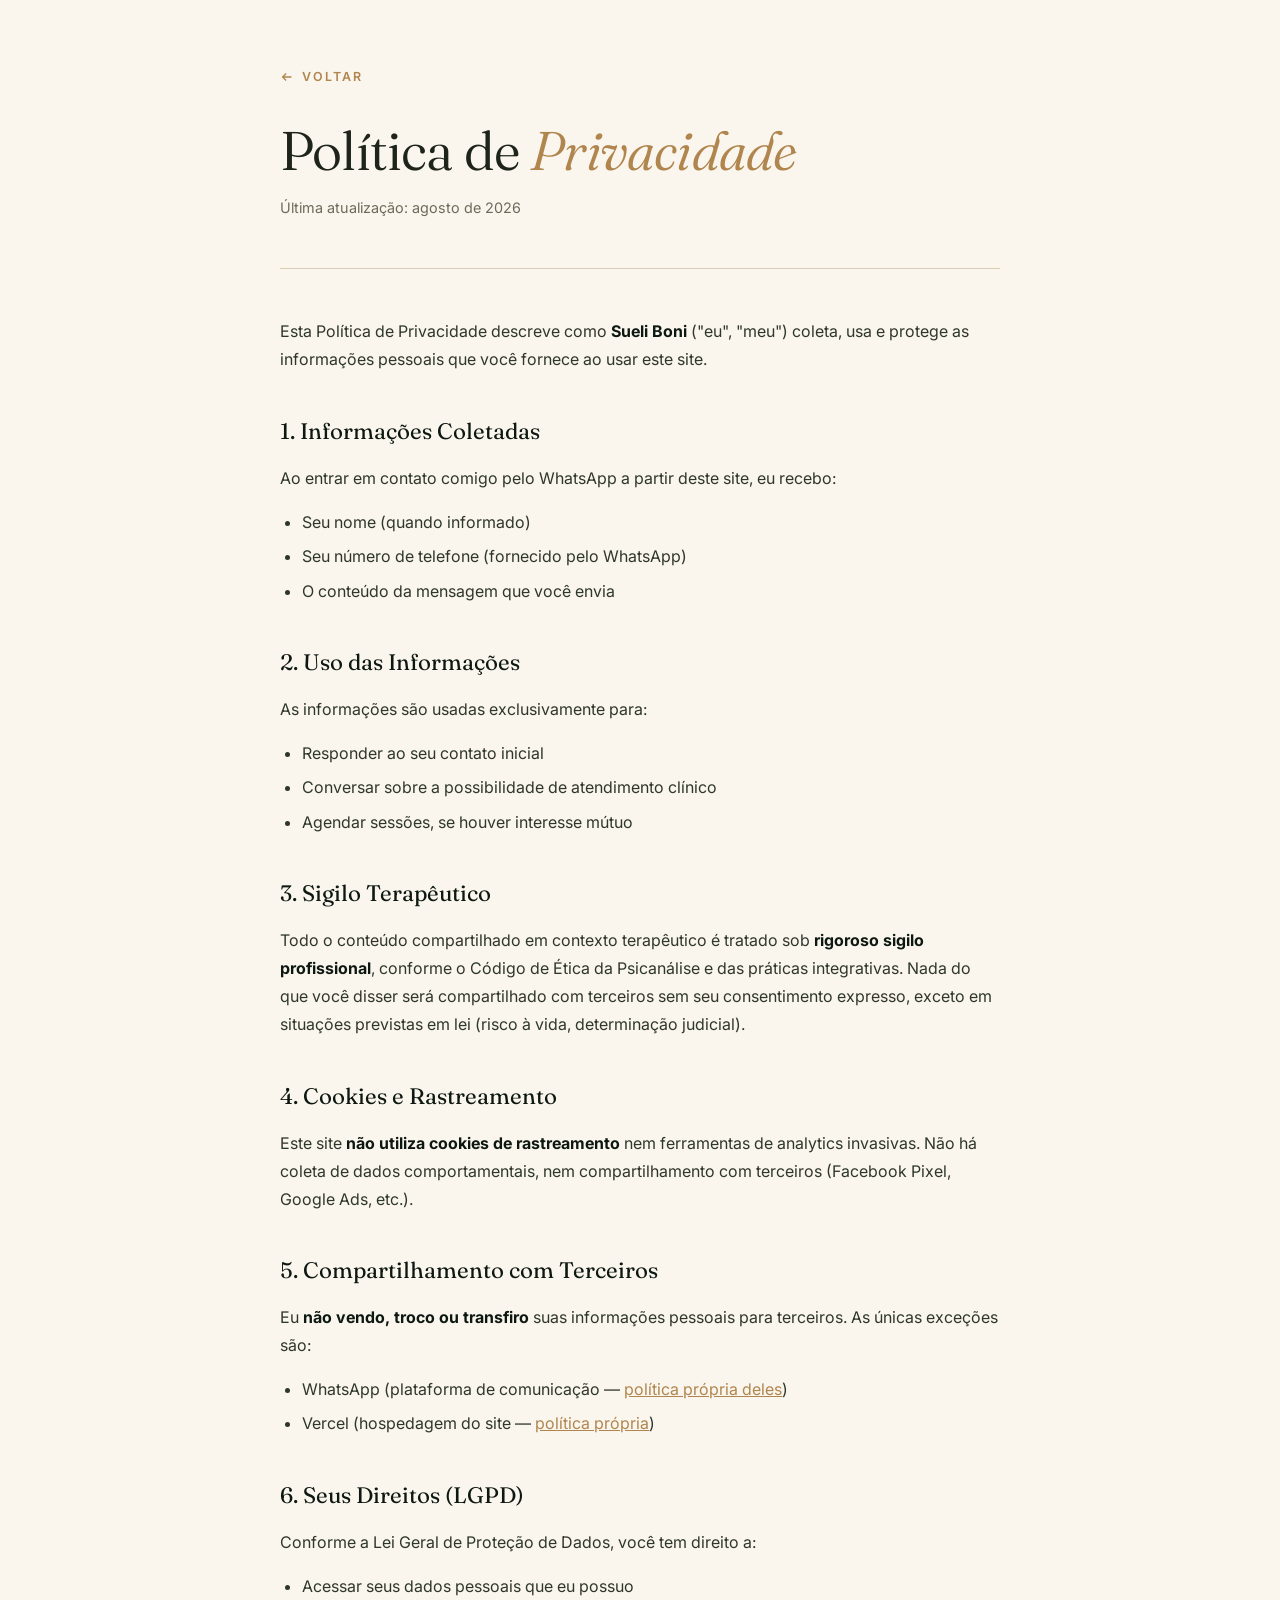
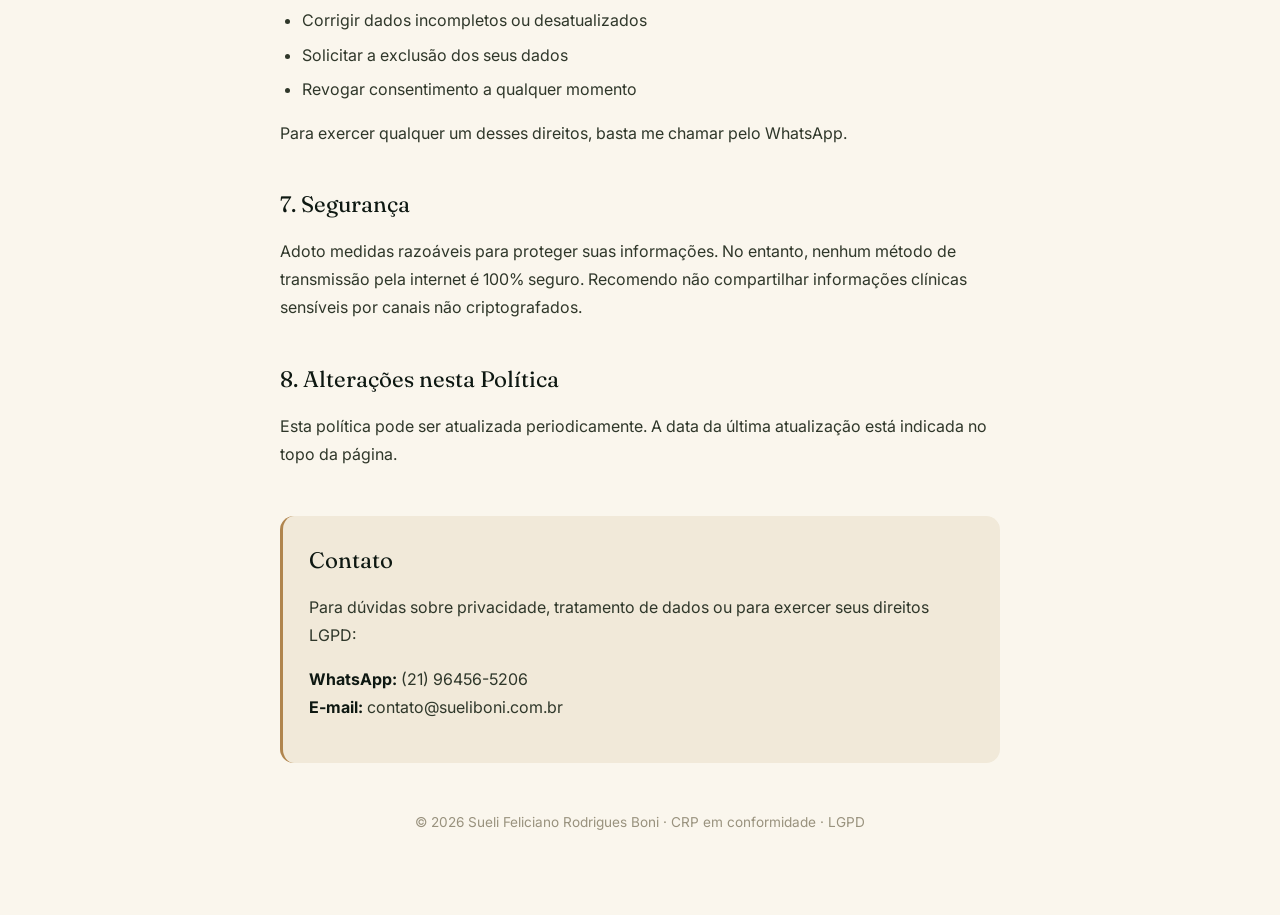
==== privacidade.html @ 68d1c991 "feat: privacidade.html (LGPD), meta tags extras, link no footer - Adiciona página /privacidade.html " ====
<!DOCTYPE html>
<html lang="pt-BR">
<head>
  <meta charset="UTF-8">
  <meta name="viewport" content="width=device-width, initial-scale=1.0">
  <title>Política de Privacidade · Sueli Boni</title>
  <meta name="robots" content="index, follow">
  <meta name="description" content="Política de Privacidade do site da Sueli Boni, psicanalista e auriculoterapeuta.">
  <link rel="canonical" href="https://sueliboni.com.br/privacidade.html">
  <link rel="preconnect" href="https://fonts.googleapis.com">
  <link rel="preconnect" href="https://fonts.gstatic.com" crossorigin>
  <link href="https://fonts.googleapis.com/css2?family=Fraunces:ital,opsz,wght@0,9..144,300..600;1,9..144,300..600&family=Inter:wght@300;400;500;600&display=swap" rel="stylesheet">
  <style>
    * { margin: 0; padding: 0; box-sizing: border-box; }
    body {
      font-family: "Inter", system-ui, sans-serif;
      background: #FAF6ED;
      color: #1E2419;
      line-height: 1.75;
      padding: clamp(2rem, 5vw, 5rem) 1.5rem;
    }
    .wrap { max-width: 720px; margin: 0 auto; }
    header { margin-bottom: 3rem; padding-bottom: 2rem; border-bottom: 1px solid #D9CCB2; }
    .back {
      display: inline-flex; align-items: center; gap: .5rem;
      color: #B0854E; text-decoration: none;
      font-size: .78rem; font-weight: 600; letter-spacing: .16em;
      text-transform: uppercase; margin-bottom: 2rem;
    }
    .back:hover { color: #0E1812; }
    h1 {
      font-family: "Fraunces", Georgia, serif;
      font-weight: 340;
      font-size: clamp(2.4rem, 5vw, 3.4rem);
      line-height: 1.15;
      letter-spacing: -.015em;
      margin-bottom: .8rem;
    }
    h1 em { font-style: italic; color: #B0854E; }
    .meta { color: #6E6A5B; font-size: .9rem; }
    h2 {
      font-family: "Fraunces", Georgia, serif;
      font-weight: 400;
      font-size: 1.4rem;
      margin: 2.4rem 0 .8rem;
      color: #0E1812;
    }
    p { margin-bottom: 1rem; color: #2F372A; font-size: 1rem; }
    p strong { color: #0E1812; }
    ul { padding-left: 1.4rem; margin-bottom: 1rem; color: #2F372A; }
    li { margin-bottom: .4rem; }
    a { color: #B0854E; }
    a:hover { color: #0E1812; }
    .contact {
      margin-top: 3rem; padding: 1.6rem;
      background: #F1E9D9; border-radius: 14px;
      border-left: 3px solid #B0854E;
    }
  </style>
</head>
<body>
  <div class="wrap">
    <header>
      <a class="back" href="/">
        <svg viewBox="0 0 16 16" width="14" height="14" fill="none" stroke="currentColor" stroke-width="1.5"><path d="M13 8H3M7 4L3 8l4 4"/></svg>
        Voltar
      </a>
      <h1>Política de <em>Privacidade</em></h1>
      <p class="meta">Última atualização: agosto de 2026</p>
    </header>

    <main>
      <p>Esta Política de Privacidade descreve como <strong>Sueli Boni</strong> ("eu", "meu") coleta, usa e protege as informações pessoais que você fornece ao usar este site.</p>

      <h2>1. Informações Coletadas</h2>
      <p>Ao entrar em contato comigo pelo WhatsApp a partir deste site, eu recebo:</p>
      <ul>
        <li>Seu nome (quando informado)</li>
        <li>Seu número de telefone (fornecido pelo WhatsApp)</li>
        <li>O conteúdo da mensagem que você envia</li>
      </ul>

      <h2>2. Uso das Informações</h2>
      <p>As informações são usadas exclusivamente para:</p>
      <ul>
        <li>Responder ao seu contato inicial</li>
        <li>Conversar sobre a possibilidade de atendimento clínico</li>
        <li>Agendar sessões, se houver interesse mútuo</li>
      </ul>

      <h2>3. Sigilo Terapêutico</h2>
      <p>Todo o conteúdo compartilhado em contexto terapêutico é tratado sob <strong>rigoroso sigilo profissional</strong>, conforme o Código de Ética da Psicanálise e das práticas integrativas. Nada do que você disser será compartilhado com terceiros sem seu consentimento expresso, exceto em situações previstas em lei (risco à vida, determinação judicial).</p>

      <h2>4. Cookies e Rastreamento</h2>
      <p>Este site <strong>não utiliza cookies de rastreamento</strong> nem ferramentas de analytics invasivas. Não há coleta de dados comportamentais, nem compartilhamento com terceiros (Facebook Pixel, Google Ads, etc.).</p>

      <h2>5. Compartilhamento com Terceiros</h2>
      <p>Eu <strong>não vendo, troco ou transfiro</strong> suas informações pessoais para terceiros. As únicas exceções são:</p>
      <ul>
        <li>WhatsApp (plataforma de comunicação — <a href="https://www.whatsapp.com/legal/privacy-policy" target="_blank" rel="noopener noreferrer">política própria deles</a>)</li>
        <li>Vercel (hospedagem do site — <a href="https://vercel.com/legal/privacy-policy" target="_blank" rel="noopener noreferrer">política própria</a>)</li>
      </ul>

      <h2>6. Seus Direitos (LGPD)</h2>
      <p>Conforme a Lei Geral de Proteção de Dados, você tem direito a:</p>
      <ul>
        <li>Acessar seus dados pessoais que eu possuo</li>
        <li>Corrigir dados incompletos ou desatualizados</li>
        <li>Solicitar a exclusão dos seus dados</li>
        <li>Revogar consentimento a qualquer momento</li>
      </ul>
      <p>Para exercer qualquer um desses direitos, basta me chamar pelo WhatsApp.</p>

      <h2>7. Segurança</h2>
      <p>Adoto medidas razoáveis para proteger suas informações. No entanto, nenhum método de transmissão pela internet é 100% seguro. Recomendo não compartilhar informações clínicas sensíveis por canais não criptografados.</p>

      <h2>8. Alterações nesta Política</h2>
      <p>Esta política pode ser atualizada periodicamente. A data da última atualização está indicada no topo da página.</p>

      <div class="contact">
        <h2 style="margin-top: 0;">Contato</h2>
        <p>Para dúvidas sobre privacidade, tratamento de dados ou para exercer seus direitos LGPD:</p>
        <p>
          <strong>WhatsApp:</strong> (21) 96456-5206<br>
          <strong>E-mail:</strong> contato@sueliboni.com.br
        </p>
      </div>

      <p style="margin-top: 3rem; font-size: .85rem; color: #99927E; text-align: center;">
        © 2026 Sueli Feliciano Rodrigues Boni · CRP em conformidade · LGPD
      </p>
    </main>
  </div>
</body>
</html>
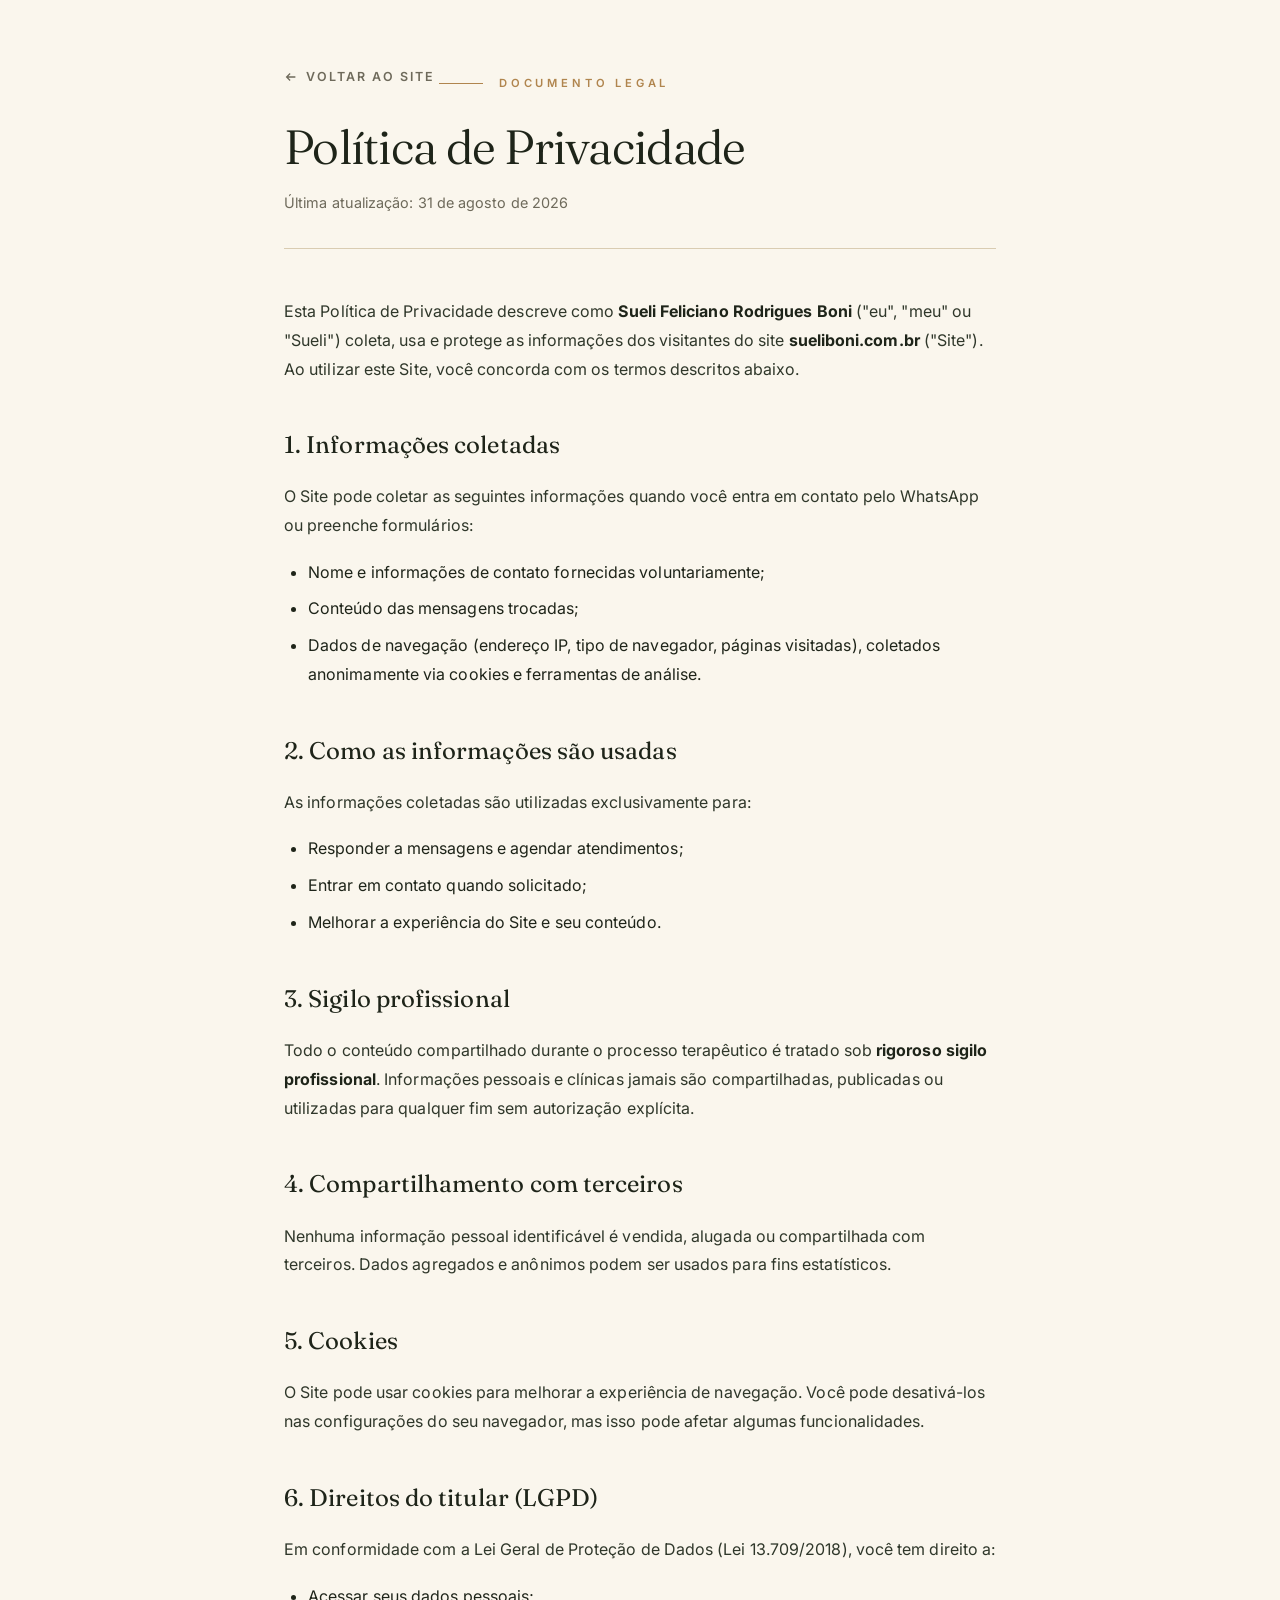
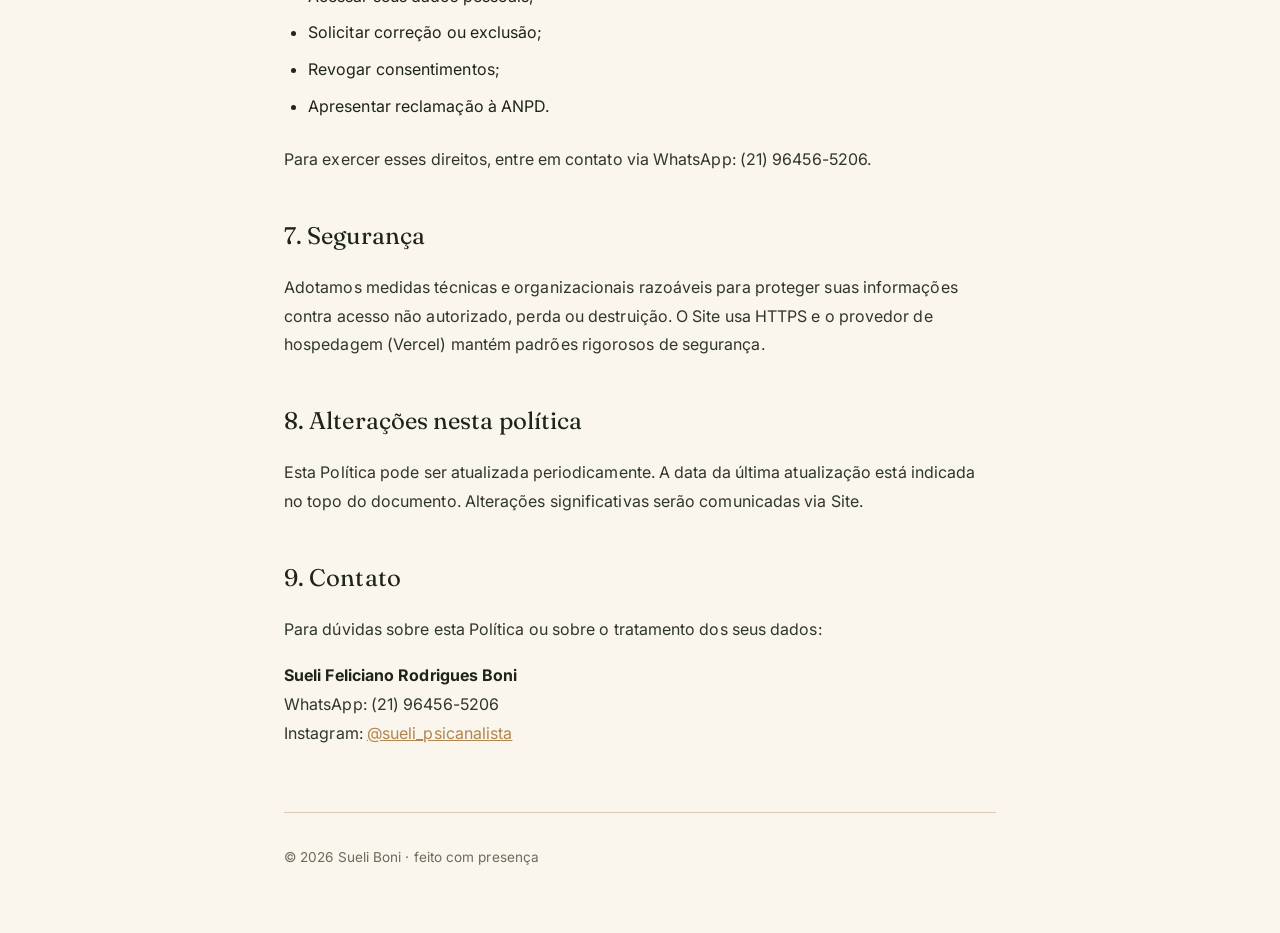
==== commit 5d1c0c25: "feat: back-to-top, privacidade.html completa, polish final ✨ Adicionado: - Botão 'back to top' que a" ====
--- a/privacidade.html
+++ b/privacidade.html
@@ -4,8 +4,9 @@
   <meta charset="UTF-8">
   <meta name="viewport" content="width=device-width, initial-scale=1.0">
   <title>Política de Privacidade · Sueli Boni</title>
+  <meta name="description" content="Política de privacidade do site institucional de Sueli Boni — psicanalista clínica e auriculoterapeuta.">
   <meta name="robots" content="index, follow">
-  <meta name="description" content="Política de Privacidade do site da Sueli Boni, psicanalista e auriculoterapeuta.">
+  <meta name="theme-color" content="#0E1812">
   <link rel="canonical" href="https://sueliboni.com.br/privacidade.html">
   <link rel="preconnect" href="https://fonts.googleapis.com">
   <link rel="preconnect" href="https://fonts.gstatic.com" crossorigin>
@@ -13,123 +14,122 @@
   <style>
     * { margin: 0; padding: 0; box-sizing: border-box; }
     body {
-      font-family: "Inter", system-ui, sans-serif;
+      font-family: "Inter", system-ui, -apple-system, sans-serif;
       background: #FAF6ED;
       color: #1E2419;
-      line-height: 1.75;
-      padding: clamp(2rem, 5vw, 5rem) 1.5rem;
+      line-height: 1.8;
+      letter-spacing: .005em;
+      -webkit-font-smoothing: antialiased;
     }
-    .wrap { max-width: 720px; margin: 0 auto; }
-    header { margin-bottom: 3rem; padding-bottom: 2rem; border-bottom: 1px solid #D9CCB2; }
+    .container { max-width: 760px; margin: 0 auto; padding: 4rem 1.5rem; }
     .back {
       display: inline-flex; align-items: center; gap: .5rem;
-      color: #B0854E; text-decoration: none;
       font-size: .78rem; font-weight: 600; letter-spacing: .16em;
-      text-transform: uppercase; margin-bottom: 2rem;
+      text-transform: uppercase; color: #6E6A5B;
+      text-decoration: none; margin-bottom: 2rem;
+      transition: color .35s ease;
     }
-    .back:hover { color: #0E1812; }
+    .back:hover { color: #B0854E; }
+    .eyebrow {
+      display: inline-flex; align-items: center; gap: 1rem;
+      font-size: .7rem; font-weight: 600; letter-spacing: .34em;
+      text-transform: uppercase; color: #B0854E;
+      margin-bottom: 1.5rem;
+    }
+    .eyebrow::before { content: ""; width: 44px; height: 1px; background: #B0854E; }
     h1 {
       font-family: "Fraunces", Georgia, serif;
-      font-weight: 340;
-      font-size: clamp(2.4rem, 5vw, 3.4rem);
-      line-height: 1.15;
-      letter-spacing: -.015em;
-      margin-bottom: .8rem;
+      font-weight: 340; line-height: 1.12;
+      font-size: clamp(2rem, 5vw, 3rem);
+      letter-spacing: -.015em; color: #1E2419;
+      margin-bottom: 1rem;
     }
-    h1 em { font-style: italic; color: #B0854E; }
-    .meta { color: #6E6A5B; font-size: .9rem; }
     h2 {
       font-family: "Fraunces", Georgia, serif;
-      font-weight: 400;
-      font-size: 1.4rem;
-      margin: 2.4rem 0 .8rem;
-      color: #0E1812;
+      font-weight: 400; font-size: 1.5rem;
+      margin-top: 2.5rem; margin-bottom: 1rem;
+      color: #1E2419;
     }
-    p { margin-bottom: 1rem; color: #2F372A; font-size: 1rem; }
-    p strong { color: #0E1812; }
-    ul { padding-left: 1.4rem; margin-bottom: 1rem; color: #2F372A; }
-    li { margin-bottom: .4rem; }
+    .meta {
+      color: #6E6A5B; font-size: .9rem;
+      margin-bottom: 3rem; padding-bottom: 2rem;
+      border-bottom: 1px solid #D9CCB2;
+    }
+    p { margin-bottom: 1.1em; color: #2F372A; }
+    strong { color: #1E2419; }
     a { color: #B0854E; }
-    a:hover { color: #0E1812; }
-    .contact {
-      margin-top: 3rem; padding: 1.6rem;
-      background: #F1E9D9; border-radius: 14px;
-      border-left: 3px solid #B0854E;
+    ul { margin: 1rem 0 1.5rem 1.5rem; }
+    li { margin-bottom: .5em; }
+    footer {
+      margin-top: 4rem; padding-top: 2rem;
+      border-top: 1px solid #D9CCB2;
+      color: #6E6A5B; font-size: .85rem;
     }
   </style>
 </head>
 <body>
-  <div class="wrap">
-    <header>
-      <a class="back" href="/">
-        <svg viewBox="0 0 16 16" width="14" height="14" fill="none" stroke="currentColor" stroke-width="1.5"><path d="M13 8H3M7 4L3 8l4 4"/></svg>
-        Voltar
-      </a>
-      <h1>Política de <em>Privacidade</em></h1>
-      <p class="meta">Última atualização: agosto de 2026</p>
-    </header>
+  <main class="container">
+    <a class="back" href="/">
+      <svg viewBox="0 0 16 16" width="14" height="14" fill="none" stroke="currentColor" stroke-width="1.5"><path d="M13 8H3M7 4l-4 4 4 4"/></svg>
+      <span>Voltar ao site</span>
+    </a>
 
-    <main>
-      <p>Esta Política de Privacidade descreve como <strong>Sueli Boni</strong> ("eu", "meu") coleta, usa e protege as informações pessoais que você fornece ao usar este site.</p>
+    <p class="eyebrow">Documento legal</p>
+    <h1>Política de Privacidade</h1>
+    <p class="meta">Última atualização: 31 de agosto de 2026</p>
 
-      <h2>1. Informações Coletadas</h2>
-      <p>Ao entrar em contato comigo pelo WhatsApp a partir deste site, eu recebo:</p>
-      <ul>
-        <li>Seu nome (quando informado)</li>
-        <li>Seu número de telefone (fornecido pelo WhatsApp)</li>
-        <li>O conteúdo da mensagem que você envia</li>
-      </ul>
+    <p>Esta Política de Privacidade descreve como <strong>Sueli Feliciano Rodrigues Boni</strong> ("eu", "meu" ou "Sueli") coleta, usa e protege as informações dos visitantes do site <strong>sueliboni.com.br</strong> ("Site"). Ao utilizar este Site, você concorda com os termos descritos abaixo.</p>
 
-      <h2>2. Uso das Informações</h2>
-      <p>As informações são usadas exclusivamente para:</p>
-      <ul>
-        <li>Responder ao seu contato inicial</li>
-        <li>Conversar sobre a possibilidade de atendimento clínico</li>
-        <li>Agendar sessões, se houver interesse mútuo</li>
-      </ul>
+    <h2>1. Informações coletadas</h2>
+    <p>O Site pode coletar as seguintes informações quando você entra em contato pelo WhatsApp ou preenche formulários:</p>
+    <ul>
+      <li>Nome e informações de contato fornecidas voluntariamente;</li>
+      <li>Conteúdo das mensagens trocadas;</li>
+      <li>Dados de navegação (endereço IP, tipo de navegador, páginas visitadas), coletados anonimamente via cookies e ferramentas de análise.</li>
+    </ul>
 
-      <h2>3. Sigilo Terapêutico</h2>
-      <p>Todo o conteúdo compartilhado em contexto terapêutico é tratado sob <strong>rigoroso sigilo profissional</strong>, conforme o Código de Ética da Psicanálise e das práticas integrativas. Nada do que você disser será compartilhado com terceiros sem seu consentimento expresso, exceto em situações previstas em lei (risco à vida, determinação judicial).</p>
+    <h2>2. Como as informações são usadas</h2>
+    <p>As informações coletadas são utilizadas exclusivamente para:</p>
+    <ul>
+      <li>Responder a mensagens e agendar atendimentos;</li>
+      <li>Entrar em contato quando solicitado;</li>
+      <li>Melhorar a experiência do Site e seu conteúdo.</li>
+    </ul>
 
-      <h2>4. Cookies e Rastreamento</h2>
-      <p>Este site <strong>não utiliza cookies de rastreamento</strong> nem ferramentas de analytics invasivas. Não há coleta de dados comportamentais, nem compartilhamento com terceiros (Facebook Pixel, Google Ads, etc.).</p>
+    <h2>3. Sigilo profissional</h2>
+    <p>Todo o conteúdo compartilhado durante o processo terapêutico é tratado sob <strong>rigoroso sigilo profissional</strong>. Informações pessoais e clínicas jamais são compartilhadas, publicadas ou utilizadas para qualquer fim sem autorização explícita.</p>
 
-      <h2>5. Compartilhamento com Terceiros</h2>
-      <p>Eu <strong>não vendo, troco ou transfiro</strong> suas informações pessoais para terceiros. As únicas exceções são:</p>
-      <ul>
-        <li>WhatsApp (plataforma de comunicação — <a href="https://www.whatsapp.com/legal/privacy-policy" target="_blank" rel="noopener noreferrer">política própria deles</a>)</li>
-        <li>Vercel (hospedagem do site — <a href="https://vercel.com/legal/privacy-policy" target="_blank" rel="noopener noreferrer">política própria</a>)</li>
-      </ul>
+    <h2>4. Compartilhamento com terceiros</h2>
+    <p>Nenhuma informação pessoal identificável é vendida, alugada ou compartilhada com terceiros. Dados agregados e anônimos podem ser usados para fins estatísticos.</p>
 
-      <h2>6. Seus Direitos (LGPD)</h2>
-      <p>Conforme a Lei Geral de Proteção de Dados, você tem direito a:</p>
-      <ul>
-        <li>Acessar seus dados pessoais que eu possuo</li>
-        <li>Corrigir dados incompletos ou desatualizados</li>
-        <li>Solicitar a exclusão dos seus dados</li>
-        <li>Revogar consentimento a qualquer momento</li>
-      </ul>
-      <p>Para exercer qualquer um desses direitos, basta me chamar pelo WhatsApp.</p>
+    <h2>5. Cookies</h2>
+    <p>O Site pode usar cookies para melhorar a experiência de navegação. Você pode desativá-los nas configurações do seu navegador, mas isso pode afetar algumas funcionalidades.</p>
 
-      <h2>7. Segurança</h2>
-      <p>Adoto medidas razoáveis para proteger suas informações. No entanto, nenhum método de transmissão pela internet é 100% seguro. Recomendo não compartilhar informações clínicas sensíveis por canais não criptografados.</p>
+    <h2>6. Direitos do titular (LGPD)</h2>
+    <p>Em conformidade com a Lei Geral de Proteção de Dados (Lei 13.709/2018), você tem direito a:</p>
+    <ul>
+      <li>Acessar seus dados pessoais;</li>
+      <li>Solicitar correção ou exclusão;</li>
+      <li>Revogar consentimentos;</li>
+      <li>Apresentar reclamação à ANPD.</li>
+    </ul>
+    <p>Para exercer esses direitos, entre em contato via WhatsApp: (21) 96456-5206.</p>
 
-      <h2>8. Alterações nesta Política</h2>
-      <p>Esta política pode ser atualizada periodicamente. A data da última atualização está indicada no topo da página.</p>
+    <h2>7. Segurança</h2>
+    <p>Adotamos medidas técnicas e organizacionais razoáveis para proteger suas informações contra acesso não autorizado, perda ou destruição. O Site usa HTTPS e o provedor de hospedagem (Vercel) mantém padrões rigorosos de segurança.</p>
 
-      <div class="contact">
-        <h2 style="margin-top: 0;">Contato</h2>
-        <p>Para dúvidas sobre privacidade, tratamento de dados ou para exercer seus direitos LGPD:</p>
-        <p>
-          <strong>WhatsApp:</strong> (21) 96456-5206<br>
-          <strong>E-mail:</strong> contato@sueliboni.com.br
-        </p>
-      </div>
+    <h2>8. Alterações nesta política</h2>
+    <p>Esta Política pode ser atualizada periodicamente. A data da última atualização está indicada no topo do documento. Alterações significativas serão comunicadas via Site.</p>
 
-      <p style="margin-top: 3rem; font-size: .85rem; color: #99927E; text-align: center;">
-        © 2026 Sueli Feliciano Rodrigues Boni · CRP em conformidade · LGPD
-      </p>
-    </main>
-  </div>
+    <h2>9. Contato</h2>
+    <p>Para dúvidas sobre esta Política ou sobre o tratamento dos seus dados:</p>
+    <p><strong>Sueli Feliciano Rodrigues Boni</strong><br>
+    WhatsApp: (21) 96456-5206<br>
+    Instagram: <a href="https://instagram.com/sueli_psicanalista">@sueli_psicanalista</a></p>
+
+    <footer>
+      © 2026 Sueli Boni · feito com presença
+    </footer>
+  </main>
 </body>
 </html>
